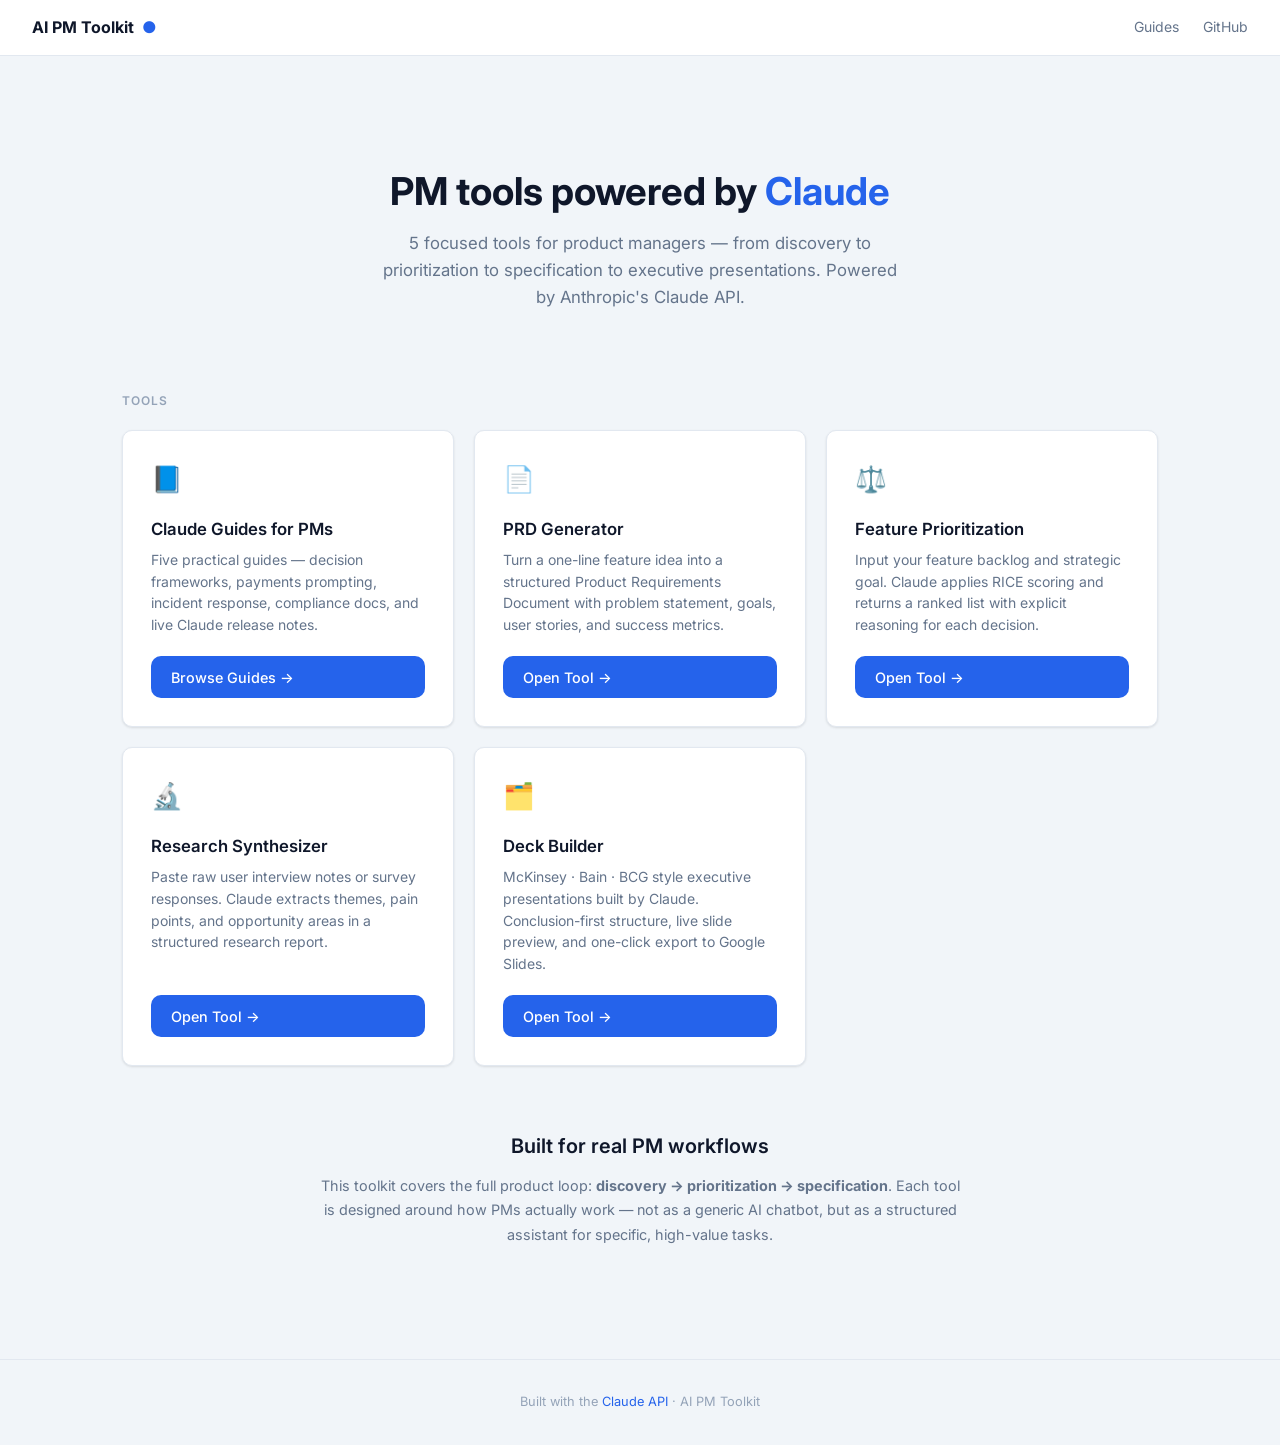
==== index.html @ 5e02428d "Fix tool count on home and add tactile button feedback - Update hero copy: "Four focused tools" → "5" ====
<!DOCTYPE html>
<html lang="en">
<head>
  <meta charset="UTF-8" />
  <meta name="viewport" content="width=device-width, initial-scale=1.0" />
  <title>AI PM Toolkit</title>
  <link rel="stylesheet" href="styles/main.css" />
  <link rel="stylesheet" href="styles/components.css" />
  <script src="scripts/button-fx.js" defer></script>
  <style>
    .hero { text-align: center; padding: 4rem 1rem 3rem; }
    .hero h1 { font-size: 2.4rem; font-weight: 700; line-height: 1.2; margin-bottom: 1rem; }
    .hero h1 em { font-style: normal; color: var(--color-accent); }
    .hero p { font-size: 1.05rem; color: var(--color-text-muted); max-width: 520px; margin: 0 auto 2rem; }
    .tools-grid { display: grid; grid-template-columns: repeat(3, 1fr); gap: 1.25rem; margin-top: 1rem; }
    @media (max-width: 760px) { .tools-grid { grid-template-columns: 1fr; } .hero h1 { font-size: 1.8rem; } }
    .tool-card { padding: 1.75rem; display: flex; flex-direction: column; }
    .tool-card-icon { font-size: 1.6rem; margin-bottom: 1rem; }
    .tool-card h2 { font-size: 1.05rem; font-weight: 600; margin-bottom: 0.4rem; }
    .tool-card p { font-size: 0.875rem; color: var(--color-text-muted); flex: 1; margin-bottom: 1.25rem; line-height: 1.55; }
    .section-label { font-size: 0.75rem; font-weight: 600; text-transform: uppercase; letter-spacing: 0.08em; color: var(--color-text-light); margin-bottom: 1.25rem; }
    .about-section { margin-top: 4rem; max-width: 640px; margin-left: auto; margin-right: auto; text-align: center; }
    .about-section h2 { font-size: 1.25rem; font-weight: 600; margin-bottom: 0.75rem; }
    .about-section p { font-size: 0.9rem; color: var(--color-text-muted); line-height: 1.7; }
  </style>
</head>
<body>
  <nav>
    <div class="nav-brand">AI PM Toolkit <span>●</span></div>
    <div class="nav-links">
      <a href="guides.html">Guides</a>
      <a href="https://github.com" target="_blank">GitHub</a>
    </div>
  </nav>

  <main>
    <div class="hero">
      <h1>PM tools powered by <em>Claude</em></h1>
      <p>5 focused tools for product managers — from discovery to prioritization to specification to executive presentations. Powered by Anthropic's Claude API.</p>
    </div>

    <p class="section-label">Tools</p>
    <div class="tools-grid">
      <div class="card tool-card">
        <div class="tool-card-icon">📘</div>
        <h2>Claude Guides for PMs</h2>
        <p>Five practical guides — decision frameworks, payments prompting, incident response, compliance docs, and live Claude release notes.</p>
        <a href="guides.html" class="btn btn-primary">Browse Guides →</a>
      </div>
      <div class="card tool-card">
        <div class="tool-card-icon">📄</div>
        <h2>PRD Generator</h2>
        <p>Turn a one-line feature idea into a structured Product Requirements Document with problem statement, goals, user stories, and success metrics.</p>
        <a href="prd-generator.html" class="btn btn-primary">Open Tool →</a>
      </div>
      <div class="card tool-card">
        <div class="tool-card-icon">⚖️</div>
        <h2>Feature Prioritization</h2>
        <p>Input your feature backlog and strategic goal. Claude applies RICE scoring and returns a ranked list with explicit reasoning for each decision.</p>
        <a href="prioritization.html" class="btn btn-primary">Open Tool →</a>
      </div>
      <div class="card tool-card">
        <div class="tool-card-icon">🔬</div>
        <h2>Research Synthesizer</h2>
        <p>Paste raw user interview notes or survey responses. Claude extracts themes, pain points, and opportunity areas in a structured research report.</p>
        <a href="research-synth.html" class="btn btn-primary">Open Tool →</a>
      </div>
      <div class="card tool-card">
        <div class="tool-card-icon">🗂️</div>
        <h2>Deck Builder</h2>
        <p>McKinsey · Bain · BCG style executive presentations built by Claude. Conclusion-first structure, live slide preview, and one-click export to Google Slides.</p>
        <a href="deck-builder.html" class="btn btn-primary">Open Tool →</a>
      </div>
    </div>

    <div class="about-section">
      <h2>Built for real PM workflows</h2>
      <p>This toolkit covers the full product loop: <strong>discovery → prioritization → specification</strong>. Each tool is designed around how PMs actually work — not as a generic AI chatbot, but as a structured assistant for specific, high-value tasks.</p>
    </div>
  </main>

  <footer>Built with the <a href="https://anthropic.com" style="color:var(--color-accent)">Claude API</a> · AI PM Toolkit</footer>
</body>
</html>
---- styles/main.css ----
@import url('https://fonts.googleapis.com/css2?family=Inter:wght@400;500;600;700&display=swap');

:root {
  --color-bg: #f1f5f9;
  --color-surface: #ffffff;
  --color-border: #e2e8f0;
  --color-accent: #2563eb;
  --color-accent-hover: #1d4ed8;
  --color-text: #0f172a;
  --color-text-muted: #64748b;
  --color-text-light: #94a3b8;
  --radius: 10px;
  --shadow: 0 1px 3px rgba(0,0,0,0.07), 0 1px 2px rgba(0,0,0,0.04);
  --shadow-md: 0 4px 12px rgba(0,0,0,0.07), 0 2px 4px rgba(0,0,0,0.04);
}

*, *::before, *::after { box-sizing: border-box; margin: 0; padding: 0; }

body {
  font-family: 'Inter', -apple-system, sans-serif;
  background: var(--color-bg);
  color: var(--color-text);
  line-height: 1.6;
  min-height: 100vh;
}

a { color: inherit; text-decoration: none; }

nav {
  background: var(--color-surface);
  border-bottom: 1px solid var(--color-border);
  padding: 0 2rem;
  height: 56px;
  display: flex;
  align-items: center;
  justify-content: space-between;
  position: sticky;
  top: 0;
  z-index: 10;
}

.nav-brand {
  font-weight: 700;
  font-size: 1rem;
  display: flex;
  align-items: center;
  gap: 0.5rem;
}

.nav-brand span { color: var(--color-accent); }

.nav-links {
  display: flex;
  gap: 1.5rem;
  font-size: 0.875rem;
  color: var(--color-text-muted);
}

.nav-links a:hover { color: var(--color-text); }

main { max-width: 1100px; margin: 0 auto; padding: 3rem 2rem; }

footer {
  text-align: center;
  padding: 2rem;
  font-size: 0.8rem;
  color: var(--color-text-light);
  border-top: 1px solid var(--color-border);
  margin-top: 4rem;
}
---- styles/components.css ----
.btn {
  --btn-x: 50%;
  --btn-y: 50%;
  --btn-ripple-color: rgba(255, 255, 255, 0.35);
  position: relative;
  isolation: isolate;
  overflow: hidden;
  display: inline-flex;
  align-items: center;
  gap: 0.4rem;
  padding: 0.6rem 1.25rem;
  border-radius: var(--radius);
  font-size: 0.9rem;
  font-weight: 500;
  cursor: pointer;
  border: none;
  font-family: inherit;
  will-change: transform;
  transition:
    background-color 150ms ease,
    color 150ms ease,
    box-shadow 220ms cubic-bezier(0.34, 1.56, 0.64, 1),
    transform 220ms cubic-bezier(0.34, 1.56, 0.64, 1);
}

.btn:hover:not(:disabled) {
  transform: translateY(-1px);
  box-shadow: var(--shadow-md);
}

.btn:active:not(:disabled) {
  transform: translateY(0) scale(0.97);
  box-shadow: 0 1px 2px rgba(0, 0, 0, 0.08);
  transition:
    background-color 80ms ease,
    transform 80ms ease,
    box-shadow 80ms ease;
}

.btn:focus-visible {
  outline: 2px solid var(--color-accent);
  outline-offset: 2px;
}

.btn::after {
  content: "";
  position: absolute;
  left: var(--btn-x);
  top: var(--btn-y);
  width: 0;
  height: 0;
  border-radius: 50%;
  background: var(--btn-ripple-color);
  transform: translate(-50%, -50%);
  pointer-events: none;
  opacity: 0;
  z-index: -1;
}

.btn.is-rippling::after {
  animation: btn-ripple 520ms cubic-bezier(0.22, 1, 0.36, 1) forwards;
}

@keyframes btn-ripple {
  0%   { width: 0; height: 0; opacity: 0.6; }
  60%  { opacity: 0.35; }
  100% { width: 320%; height: 320%; opacity: 0; }
}

.btn-primary {
  background: var(--color-accent);
  color: white;
}

.btn-primary:hover:not(:disabled) { background: var(--color-accent-hover); }

.btn-primary:disabled {
  opacity: 0.6;
  cursor: not-allowed;
}

.btn-secondary {
  --btn-ripple-color: rgba(37, 99, 235, 0.18);
  background: var(--color-surface);
  color: var(--color-text);
  border: 1px solid var(--color-border);
}

.btn-secondary:hover { background: var(--color-bg); }

@media (prefers-reduced-motion: reduce) {
  .btn,
  .btn:hover:not(:disabled),
  .btn:active:not(:disabled) {
    transform: none;
    transition: background-color 150ms ease, color 150ms ease;
  }
  .btn.is-rippling::after { animation: none; }
}

.card {
  background: var(--color-surface);
  border: 1px solid var(--color-border);
  border-radius: var(--radius);
  box-shadow: var(--shadow);
}

label {
  display: block;
  font-size: 0.875rem;
  font-weight: 500;
  margin-bottom: 0.35rem;
  color: var(--color-text);
}

.label-hint {
  font-weight: 400;
  color: var(--color-text-muted);
  font-size: 0.8rem;
}

input[type="text"], textarea, select {
  width: 100%;
  padding: 0.6rem 0.85rem;
  border: 1px solid var(--color-border);
  border-radius: 8px;
  font-size: 0.9rem;
  font-family: inherit;
  background: var(--color-surface);
  color: var(--color-text);
  transition: border-color 0.15s;
  resize: vertical;
}

input[type="text"]:focus, textarea:focus, select:focus {
  outline: none;
  border-color: var(--color-accent);
}

.form-group { margin-bottom: 1.25rem; }

.output-panel {
  background: var(--color-bg);
  border: 1px solid var(--color-border);
  border-radius: var(--radius);
  padding: 1.5rem;
  min-height: 200px;
}

.output-panel.loading {
  display: flex;
  align-items: center;
  justify-content: center;
  color: var(--color-text-muted);
  font-size: 0.9rem;
  gap: 0.5rem;
}

.output-empty {
  color: var(--color-text-light);
  font-size: 0.875rem;
  text-align: center;
  padding: 2rem 0;
}

.output-panel h1 { font-size: 1.3rem; margin-bottom: 0.75rem; margin-top: 1.25rem; }
.output-panel h2 { font-size: 1.1rem; margin-bottom: 0.5rem; margin-top: 1rem; }
.output-panel h3 { font-size: 1rem; margin-bottom: 0.4rem; margin-top: 0.75rem; }
.output-panel p { margin-bottom: 0.75rem; font-size: 0.9rem; }
.output-panel ul, .output-panel ol { padding-left: 1.5rem; margin-bottom: 0.75rem; }
.output-panel li { font-size: 0.9rem; margin-bottom: 0.25rem; }
.output-panel strong { font-weight: 600; }
.output-panel hr { border: none; border-top: 1px solid var(--color-border); margin: 1rem 0; }

.spinner {
  width: 16px; height: 16px;
  border: 2px solid var(--color-border);
  border-top-color: var(--color-accent);
  border-radius: 50%;
  animation: spin 0.7s linear infinite;
}
@keyframes spin { to { transform: rotate(360deg); } }

.error-msg {
  background: #fff2f0;
  border: 1px solid #fca5a5;
  color: #b91c1c;
  border-radius: 8px;
  padding: 0.75rem 1rem;
  font-size: 0.875rem;
  margin-top: 1rem;
}

details summary {
  cursor: pointer;
  font-size: 0.8rem;
  color: var(--color-text-muted);
  font-weight: 500;
  user-select: none;
  padding: 0.5rem 0;
}
details summary:hover { color: var(--color-text); }
details .details-body {
  font-size: 0.825rem;
  color: var(--color-text-muted);
  line-height: 1.65;
  padding: 0.5rem 0 0.25rem;
}

.tool-layout {
  display: grid;
  grid-template-columns: 1fr 1fr;
  gap: 1.5rem;
  align-items: start;
}

@media (max-width: 760px) {
  .tool-layout { grid-template-columns: 1fr; }
  main { padding: 2rem 1rem; }
  nav { padding: 0 1rem; }
}

.tool-header { margin-bottom: 2rem; }
.tool-header h1 { font-size: 1.6rem; font-weight: 700; margin-bottom: 0.35rem; }
.tool-header p { color: var(--color-text-muted); font-size: 0.95rem; }

.back-link {
  display: inline-flex;
  align-items: center;
  gap: 0.3rem;
  font-size: 0.85rem;
  color: var(--color-text-muted);
  margin-bottom: 1.5rem;
  transition: color 0.15s;
}
.back-link:hover { color: var(--color-text); }

.copy-btn {
  font-size: 0.8rem;
  padding: 0.3rem 0.7rem;
  float: right;
  margin-top: -0.25rem;
}

/* Extended Thinking toggle */
.thinking-toggle {
  display: flex;
  align-items: center;
  gap: 0.6rem;
  padding: 0.65rem 0.85rem;
  background: var(--color-bg);
  border: 1px solid var(--color-border);
  border-radius: 8px;
  cursor: pointer;
  user-select: none;
  transition: border-color 0.15s;
}
.thinking-toggle:hover { border-color: var(--color-accent); }
.thinking-toggle.active {
  background: #eff6ff;
  border-color: var(--color-accent);
}
.thinking-toggle input { display: none; }
.toggle-track {
  width: 32px; height: 18px;
  background: var(--color-border);
  border-radius: 999px;
  position: relative;
  flex-shrink: 0;
  transition: background 0.2s;
}
.thinking-toggle.active .toggle-track { background: var(--color-accent); }
.toggle-thumb {
  position: absolute;
  top: 2px; left: 2px;
  width: 14px; height: 14px;
  background: white;
  border-radius: 50%;
  transition: transform 0.2s;
  box-shadow: 0 1px 3px rgba(0,0,0,0.2);
}
.thinking-toggle.active .toggle-thumb { transform: translateX(14px); }
.toggle-label { font-size: 0.8rem; font-weight: 500; color: var(--color-text); }
.toggle-sub { font-size: 0.72rem; color: var(--color-text-muted); }

/* Thinking panel */
.thinking-panel {
  background: #f8faff;
  border: 1px solid #c7d7f5;
  border-radius: var(--radius);
  margin-bottom: 0.75rem;
  overflow: hidden;
}
.thinking-panel-header {
  display: flex;
  align-items: center;
  gap: 0.4rem;
  padding: 0.6rem 1rem;
  font-size: 0.78rem;
  font-weight: 600;
  color: #3b5fc0;
  cursor: pointer;
  background: #eef3ff;
  border-bottom: 1px solid #c7d7f5;
  user-select: none;
}
.thinking-panel-header .chevron {
  margin-left: auto;
  transition: transform 0.2s;
  font-style: normal;
}
.thinking-panel.collapsed .thinking-panel-header .chevron { transform: rotate(-90deg); }
.thinking-panel-body {
  padding: 1rem;
  font-size: 0.8rem;
  line-height: 1.7;
  color: #3d4f7c;
  white-space: pre-wrap;
  max-height: 320px;
  overflow-y: auto;
}
.thinking-panel.collapsed .thinking-panel-body { display: none; }
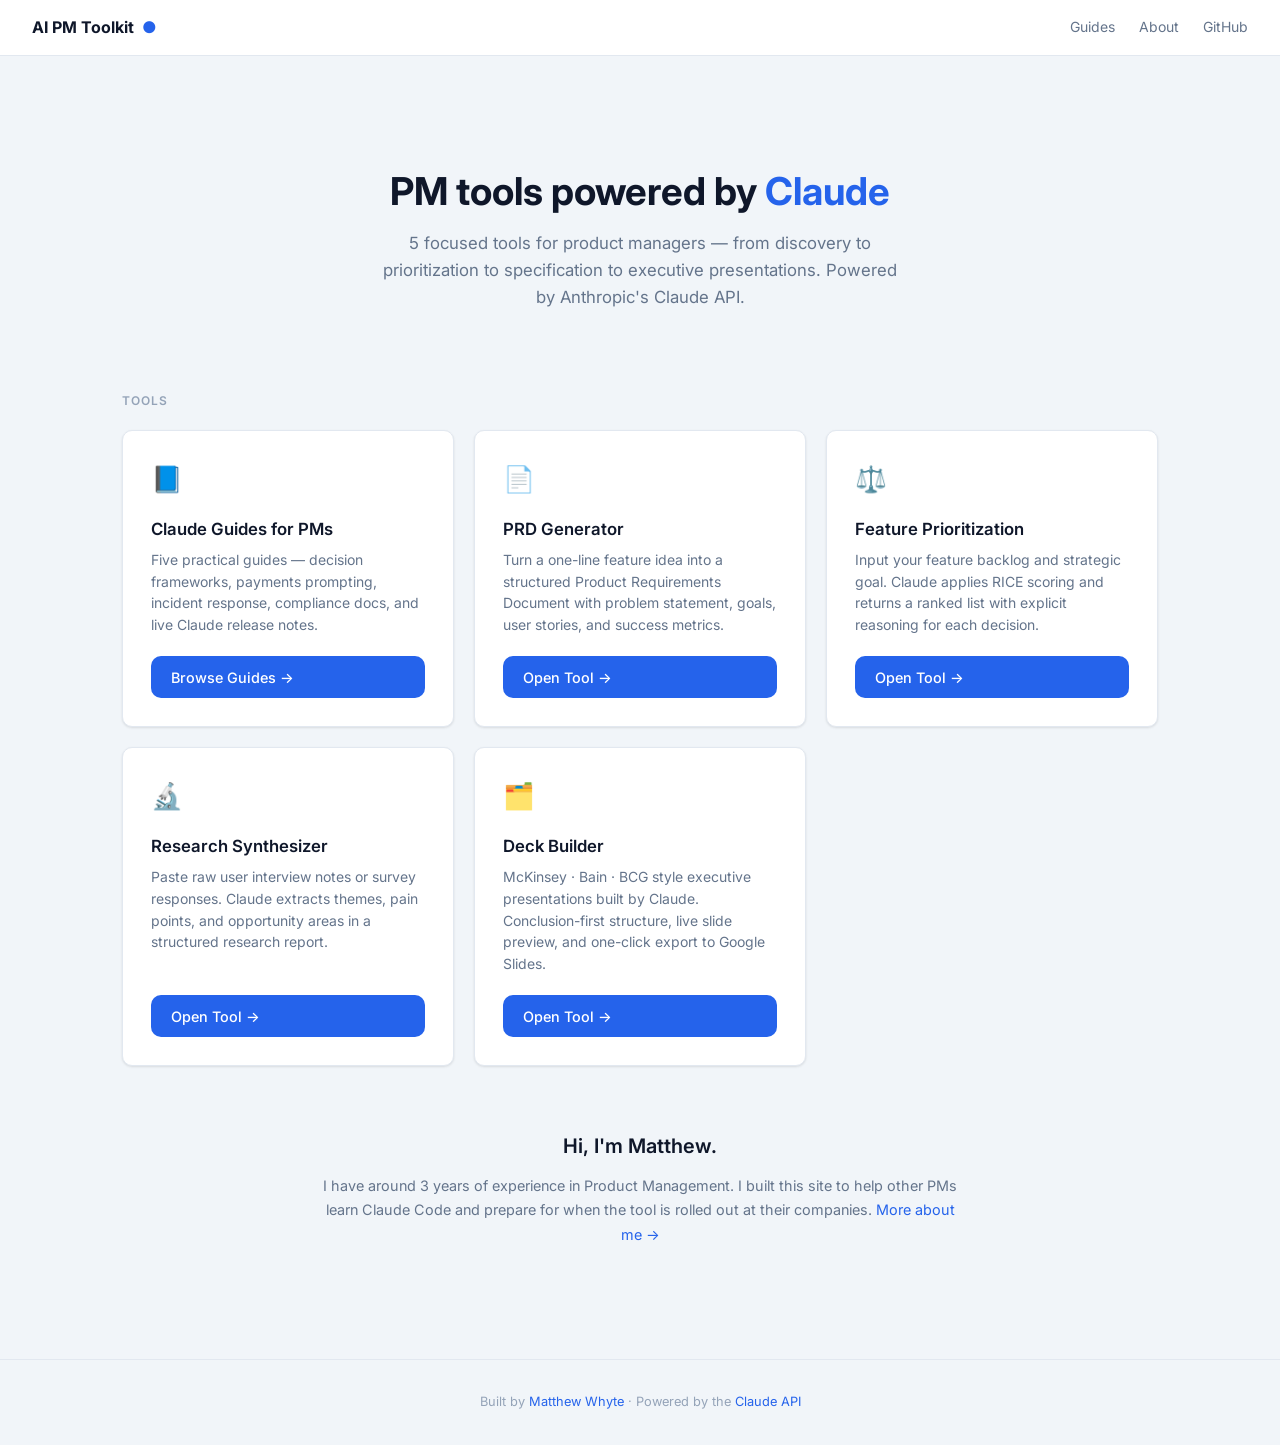
==== commit 4a1e194b: "Add About page and Matthew byline; fix broken nav link - New about.html — first-person intro page wi" ====
--- a/index.html
+++ b/index.html
@@ -29,7 +29,8 @@
     <div class="nav-brand">AI PM Toolkit <span>●</span></div>
     <div class="nav-links">
       <a href="guides.html">Guides</a>
-      <a href="https://github.com" target="_blank">GitHub</a>
+      <a href="about.html">About</a>
+      <a href="https://github.com/matthew6645/ai-pm-toolkit-" target="_blank">GitHub</a>
     </div>
   </nav>
 
@@ -74,11 +75,11 @@
     </div>
 
     <div class="about-section">
-      <h2>Built for real PM workflows</h2>
-      <p>This toolkit covers the full product loop: <strong>discovery → prioritization → specification</strong>. Each tool is designed around how PMs actually work — not as a generic AI chatbot, but as a structured assistant for specific, high-value tasks.</p>
+      <h2>Hi, I'm Matthew.</h2>
+      <p>I have around 3 years of experience in Product Management. I built this site to help other PMs learn Claude Code and prepare for when the tool is rolled out at their companies. <a href="about.html" style="color:var(--color-accent)">More about me →</a></p>
     </div>
   </main>
 
-  <footer>Built with the <a href="https://anthropic.com" style="color:var(--color-accent)">Claude API</a> · AI PM Toolkit</footer>
+  <footer>Built by <a href="https://www.linkedin.com/in/matthew-whytepm/" target="_blank" style="color:var(--color-accent)">Matthew Whyte</a> · Powered by the <a href="https://anthropic.com" style="color:var(--color-accent)">Claude API</a></footer>
 </body>
 </html>
--- a/styles/components.css
+++ b/styles/components.css
@@ -1,7 +1,7 @@
 .btn {
   --btn-x: 50%;
   --btn-y: 50%;
-  --btn-ripple-color: rgba(255, 255, 255, 0.35);
+  --btn-ripple-color: rgba(255, 255, 255, 0.6);
   position: relative;
   isolation: isolate;
   overflow: hidden;
@@ -17,24 +17,24 @@
   font-family: inherit;
   will-change: transform;
   transition:
-    background-color 150ms ease,
-    color 150ms ease,
-    box-shadow 220ms cubic-bezier(0.34, 1.56, 0.64, 1),
-    transform 220ms cubic-bezier(0.34, 1.56, 0.64, 1);
+    background-color 180ms ease,
+    color 180ms ease,
+    box-shadow 260ms cubic-bezier(0.34, 1.56, 0.64, 1),
+    transform 260ms cubic-bezier(0.34, 1.56, 0.64, 1);
 }
 
 .btn:hover:not(:disabled) {
-  transform: translateY(-1px);
-  box-shadow: var(--shadow-md);
+  transform: translateY(-3px);
+  box-shadow: 0 8px 20px rgba(0, 0, 0, 0.12), 0 2px 6px rgba(0, 0, 0, 0.06);
 }
 
 .btn:active:not(:disabled) {
-  transform: translateY(0) scale(0.97);
-  box-shadow: 0 1px 2px rgba(0, 0, 0, 0.08);
+  transform: translateY(1px) scale(0.92);
+  box-shadow: 0 1px 2px rgba(0, 0, 0, 0.12);
   transition:
-    background-color 80ms ease,
-    transform 80ms ease,
-    box-shadow 80ms ease;
+    background-color 70ms ease,
+    transform 70ms ease,
+    box-shadow 70ms ease;
 }
 
 .btn:focus-visible {
@@ -58,13 +58,13 @@
 }
 
 .btn.is-rippling::after {
-  animation: btn-ripple 520ms cubic-bezier(0.22, 1, 0.36, 1) forwards;
+  animation: btn-ripple 620ms cubic-bezier(0.22, 1, 0.36, 1) forwards;
 }
 
 @keyframes btn-ripple {
-  0%   { width: 0; height: 0; opacity: 0.6; }
-  60%  { opacity: 0.35; }
-  100% { width: 320%; height: 320%; opacity: 0; }
+  0%   { width: 0; height: 0; opacity: 0.75; }
+  50%  { opacity: 0.55; }
+  100% { width: 520%; height: 520%; opacity: 0; }
 }
 
 .btn-primary {
@@ -72,7 +72,10 @@
   color: white;
 }
 
-.btn-primary:hover:not(:disabled) { background: var(--color-accent-hover); }
+.btn-primary:hover:not(:disabled) {
+  background: var(--color-accent-hover);
+  box-shadow: 0 10px 24px rgba(37, 99, 235, 0.4), 0 3px 8px rgba(37, 99, 235, 0.22);
+}
 
 .btn-primary:disabled {
   opacity: 0.6;
@@ -80,13 +83,16 @@
 }
 
 .btn-secondary {
-  --btn-ripple-color: rgba(37, 99, 235, 0.18);
+  --btn-ripple-color: rgba(37, 99, 235, 0.32);
   background: var(--color-surface);
   color: var(--color-text);
   border: 1px solid var(--color-border);
 }
 
-.btn-secondary:hover { background: var(--color-bg); }
+.btn-secondary:hover {
+  background: var(--color-bg);
+  border-color: var(--color-accent);
+}
 
 @media (prefers-reduced-motion: reduce) {
   .btn,
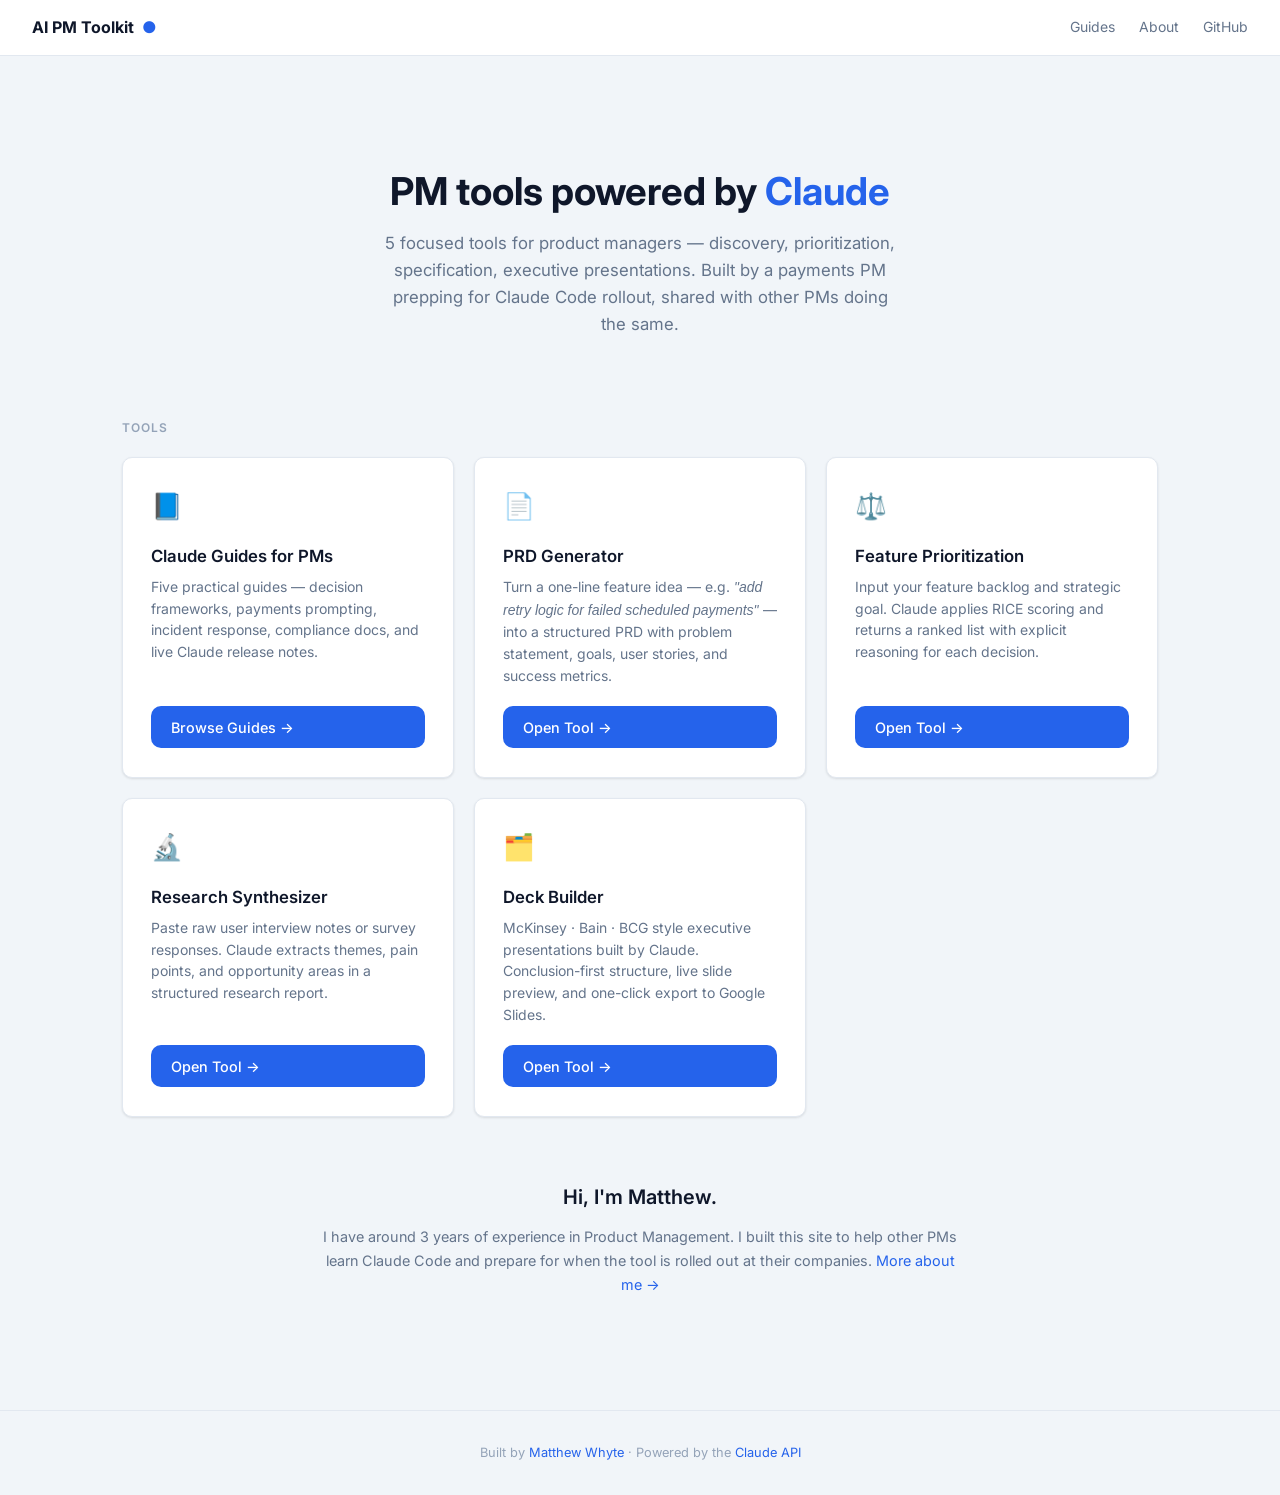
==== commit 8e062023: "Flavor home copy with real domain context - Hero sub-copy: add author framing — "built by a payments" ====
--- a/index.html
+++ b/index.html
@@ -37,7 +37,7 @@
   <main>
     <div class="hero">
       <h1>PM tools powered by <em>Claude</em></h1>
-      <p>5 focused tools for product managers — from discovery to prioritization to specification to executive presentations. Powered by Anthropic's Claude API.</p>
+      <p>5 focused tools for product managers — discovery, prioritization, specification, executive presentations. Built by a payments PM prepping for Claude Code rollout, shared with other PMs doing the same.</p>
     </div>
 
     <p class="section-label">Tools</p>
@@ -51,7 +51,7 @@
       <div class="card tool-card">
         <div class="tool-card-icon">📄</div>
         <h2>PRD Generator</h2>
-        <p>Turn a one-line feature idea into a structured Product Requirements Document with problem statement, goals, user stories, and success metrics.</p>
+        <p>Turn a one-line feature idea — e.g. <em>"add retry logic for failed scheduled payments"</em> — into a structured PRD with problem statement, goals, user stories, and success metrics.</p>
         <a href="prd-generator.html" class="btn btn-primary">Open Tool →</a>
       </div>
       <div class="card tool-card">
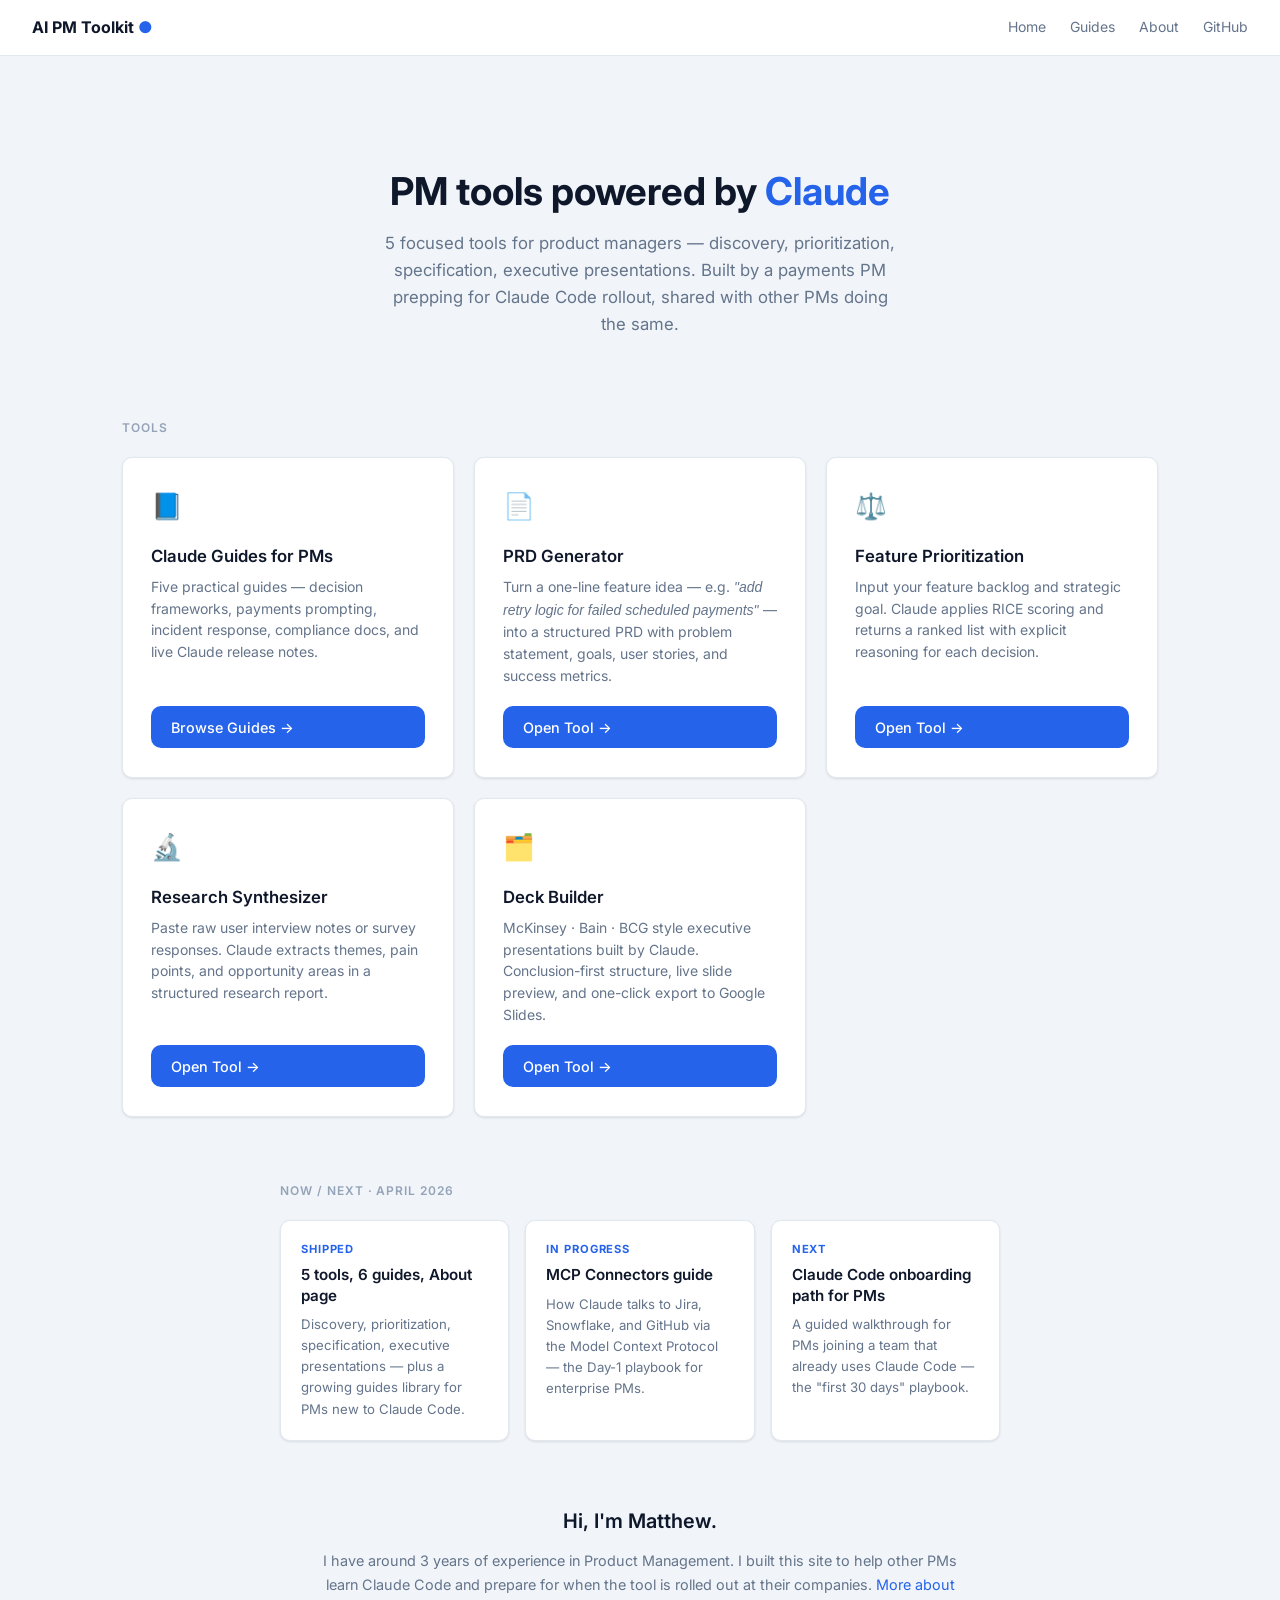
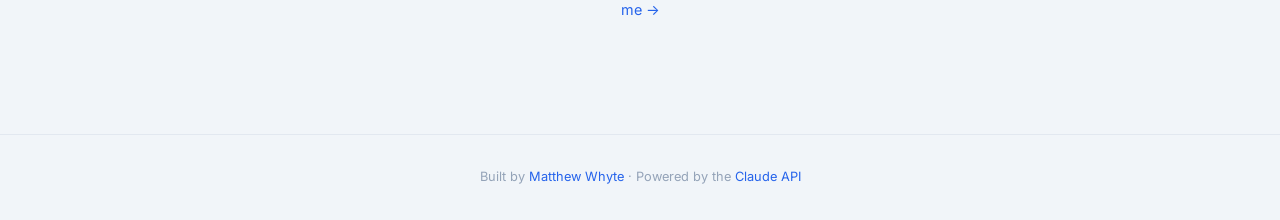
==== commit 1ab5a45a: "Share-ready polish: favicon, OG tags, nav, roadmap, craft notes Site-wide - New favicon.svg (blue ro" ====
--- a/index.html
+++ b/index.html
@@ -3,7 +3,16 @@
 <head>
   <meta charset="UTF-8" />
   <meta name="viewport" content="width=device-width, initial-scale=1.0" />
-  <title>AI PM Toolkit</title>
+  <title>AI PM Toolkit — Claude-powered PM tools</title>
+  <meta name="description" content="5 focused tools for product managers, built by a payments PM prepping for Claude Code rollout. Shared with other PMs doing the same." />
+  <meta property="og:type" content="website" />
+  <meta property="og:site_name" content="AI PM Toolkit" />
+  <meta property="og:title" content="AI PM Toolkit — Claude-powered PM tools" />
+  <meta property="og:description" content="5 focused tools for product managers, built by a payments PM prepping for Claude Code rollout. Shared with other PMs doing the same." />
+  <meta property="og:url" content="https://ai-pm-toolkit-gules.vercel.app/" />
+  <meta property="og:image" content="https://ai-pm-toolkit-gules.vercel.app/favicon.svg" />
+  <meta name="twitter:card" content="summary" />
+  <link rel="icon" type="image/svg+xml" href="favicon.svg" />
   <link rel="stylesheet" href="styles/main.css" />
   <link rel="stylesheet" href="styles/components.css" />
   <script src="scripts/button-fx.js" defer></script>
@@ -22,12 +31,20 @@
     .about-section { margin-top: 4rem; max-width: 640px; margin-left: auto; margin-right: auto; text-align: center; }
     .about-section h2 { font-size: 1.25rem; font-weight: 600; margin-bottom: 0.75rem; }
     .about-section p { font-size: 0.9rem; color: var(--color-text-muted); line-height: 1.7; }
+    .roadmap { margin-top: 4rem; max-width: 720px; margin-left: auto; margin-right: auto; }
+    .roadmap-grid { display: grid; grid-template-columns: repeat(3, 1fr); gap: 1rem; }
+    @media (max-width: 700px) { .roadmap-grid { grid-template-columns: 1fr; } }
+    .roadmap-card { padding: 1.25rem; }
+    .roadmap-card .stage { font-size: 0.7rem; font-weight: 700; text-transform: uppercase; letter-spacing: 0.08em; color: var(--color-accent); margin-bottom: 0.4rem; }
+    .roadmap-card h3 { font-size: 0.95rem; font-weight: 600; margin-bottom: 0.5rem; line-height: 1.35; }
+    .roadmap-card p { font-size: 0.825rem; color: var(--color-text-muted); line-height: 1.6; }
   </style>
 </head>
 <body>
   <nav>
-    <div class="nav-brand">AI PM Toolkit <span>●</span></div>
+    <div class="nav-brand"><a href="index.html" style="text-decoration:none;color:inherit;">AI PM Toolkit <span>●</span></a></div>
     <div class="nav-links">
+      <a href="index.html">Home</a>
       <a href="guides.html">Guides</a>
       <a href="about.html">About</a>
       <a href="https://github.com/matthew6645/ai-pm-toolkit-" target="_blank">GitHub</a>
@@ -74,6 +91,27 @@
       </div>
     </div>
 
+    <div class="roadmap">
+      <p class="section-label">Now / Next · April 2026</p>
+      <div class="roadmap-grid">
+        <div class="card roadmap-card">
+          <p class="stage">Shipped</p>
+          <h3>5 tools, 6 guides, About page</h3>
+          <p>Discovery, prioritization, specification, executive presentations — plus a growing guides library for PMs new to Claude Code.</p>
+        </div>
+        <div class="card roadmap-card">
+          <p class="stage">In progress</p>
+          <h3>MCP Connectors guide</h3>
+          <p>How Claude talks to Jira, Snowflake, and GitHub via the Model Context Protocol — the Day-1 playbook for enterprise PMs.</p>
+        </div>
+        <div class="card roadmap-card">
+          <p class="stage">Next</p>
+          <h3>Claude Code onboarding path for PMs</h3>
+          <p>A guided walkthrough for PMs joining a team that already uses Claude Code — the "first 30 days" playbook.</p>
+        </div>
+      </div>
+    </div>
+
     <div class="about-section">
       <h2>Hi, I'm Matthew.</h2>
       <p>I have around 3 years of experience in Product Management. I built this site to help other PMs learn Claude Code and prepare for when the tool is rolled out at their companies. <a href="about.html" style="color:var(--color-accent)">More about me →</a></p>
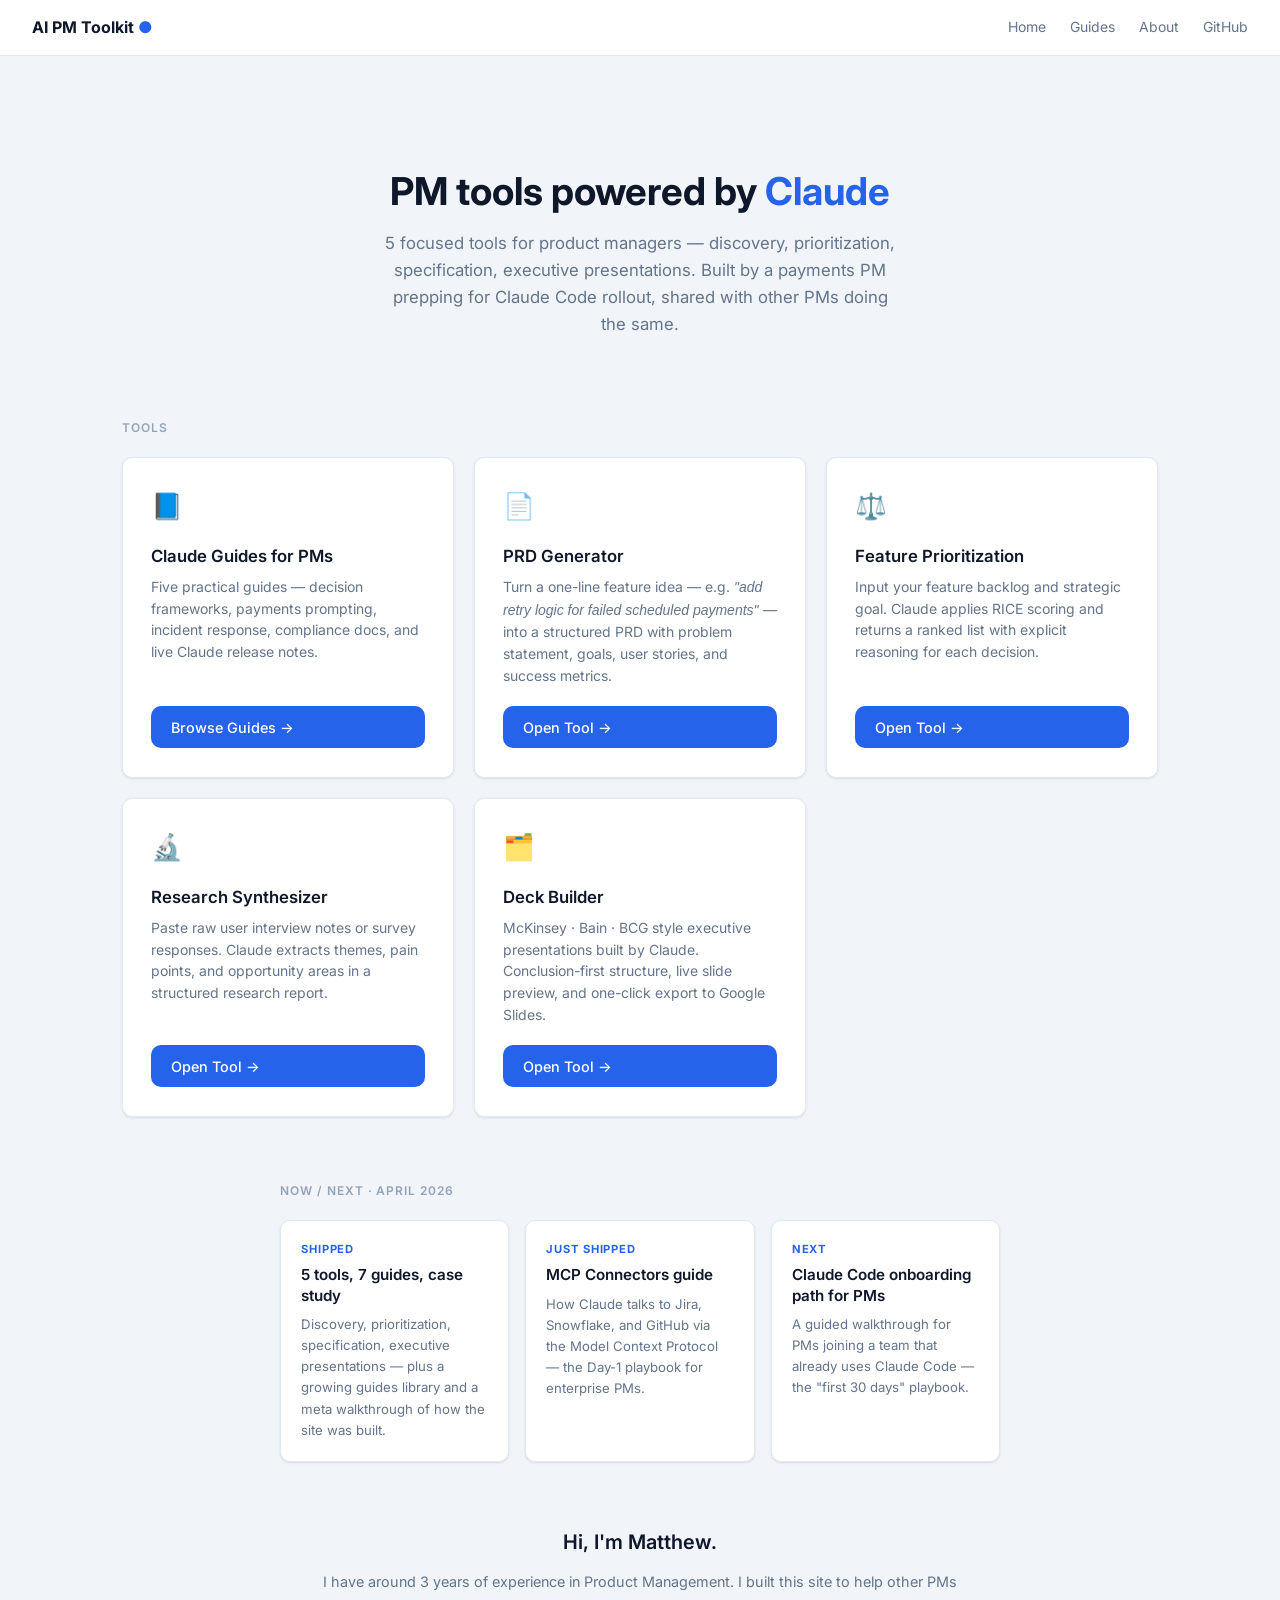
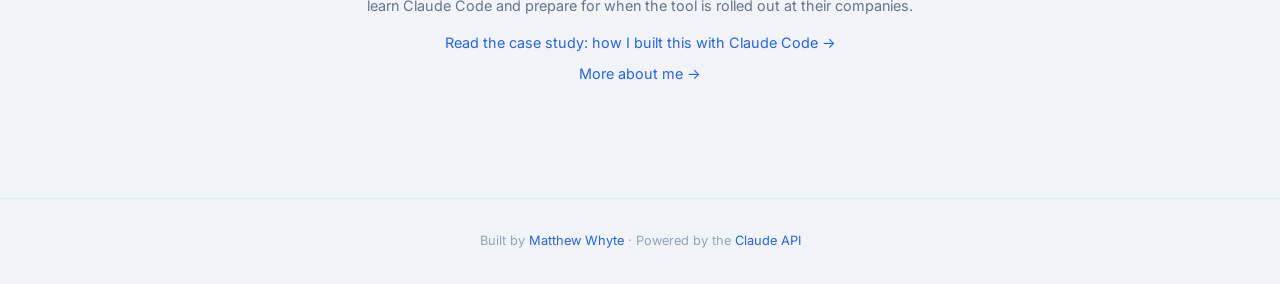
==== commit eb303b9c: "Monday-ready: case study, MCP guide, contact CTA, mobile fixes Four moves in one PR.  1. New case-st" ====
--- a/index.html
+++ b/index.html
@@ -96,11 +96,11 @@
       <div class="roadmap-grid">
         <div class="card roadmap-card">
           <p class="stage">Shipped</p>
-          <h3>5 tools, 6 guides, About page</h3>
-          <p>Discovery, prioritization, specification, executive presentations — plus a growing guides library for PMs new to Claude Code.</p>
+          <h3>5 tools, 7 guides, case study</h3>
+          <p>Discovery, prioritization, specification, executive presentations — plus a growing guides library and a meta walkthrough of how the site was built.</p>
         </div>
         <div class="card roadmap-card">
-          <p class="stage">In progress</p>
+          <p class="stage">Just shipped</p>
           <h3>MCP Connectors guide</h3>
           <p>How Claude talks to Jira, Snowflake, and GitHub via the Model Context Protocol — the Day-1 playbook for enterprise PMs.</p>
         </div>
@@ -114,7 +114,9 @@
 
     <div class="about-section">
       <h2>Hi, I'm Matthew.</h2>
-      <p>I have around 3 years of experience in Product Management. I built this site to help other PMs learn Claude Code and prepare for when the tool is rolled out at their companies. <a href="about.html" style="color:var(--color-accent)">More about me →</a></p>
+      <p>I have around 3 years of experience in Product Management. I built this site to help other PMs learn Claude Code and prepare for when the tool is rolled out at their companies.</p>
+      <p style="margin-top: 0.75rem;"><a href="case-study.html" style="color:var(--color-accent)">Read the case study: how I built this with Claude Code →</a></p>
+      <p style="margin-top: 0.4rem;"><a href="about.html" style="color:var(--color-accent)">More about me →</a></p>
     </div>
   </main>
 
--- a/styles/main.css
+++ b/styles/main.css
@@ -68,3 +68,16 @@
   border-top: 1px solid var(--color-border);
   margin-top: 4rem;
 }
+
+@media (max-width: 600px) {
+  nav {
+    padding: 0.6rem 1rem;
+    height: auto;
+    min-height: 56px;
+    flex-wrap: wrap;
+    gap: 0.4rem 0;
+  }
+  .nav-links { gap: 0.9rem; font-size: 0.825rem; }
+  main { padding: 2rem 1.25rem; }
+  footer { padding: 1.5rem 1rem; line-height: 1.7; }
+}
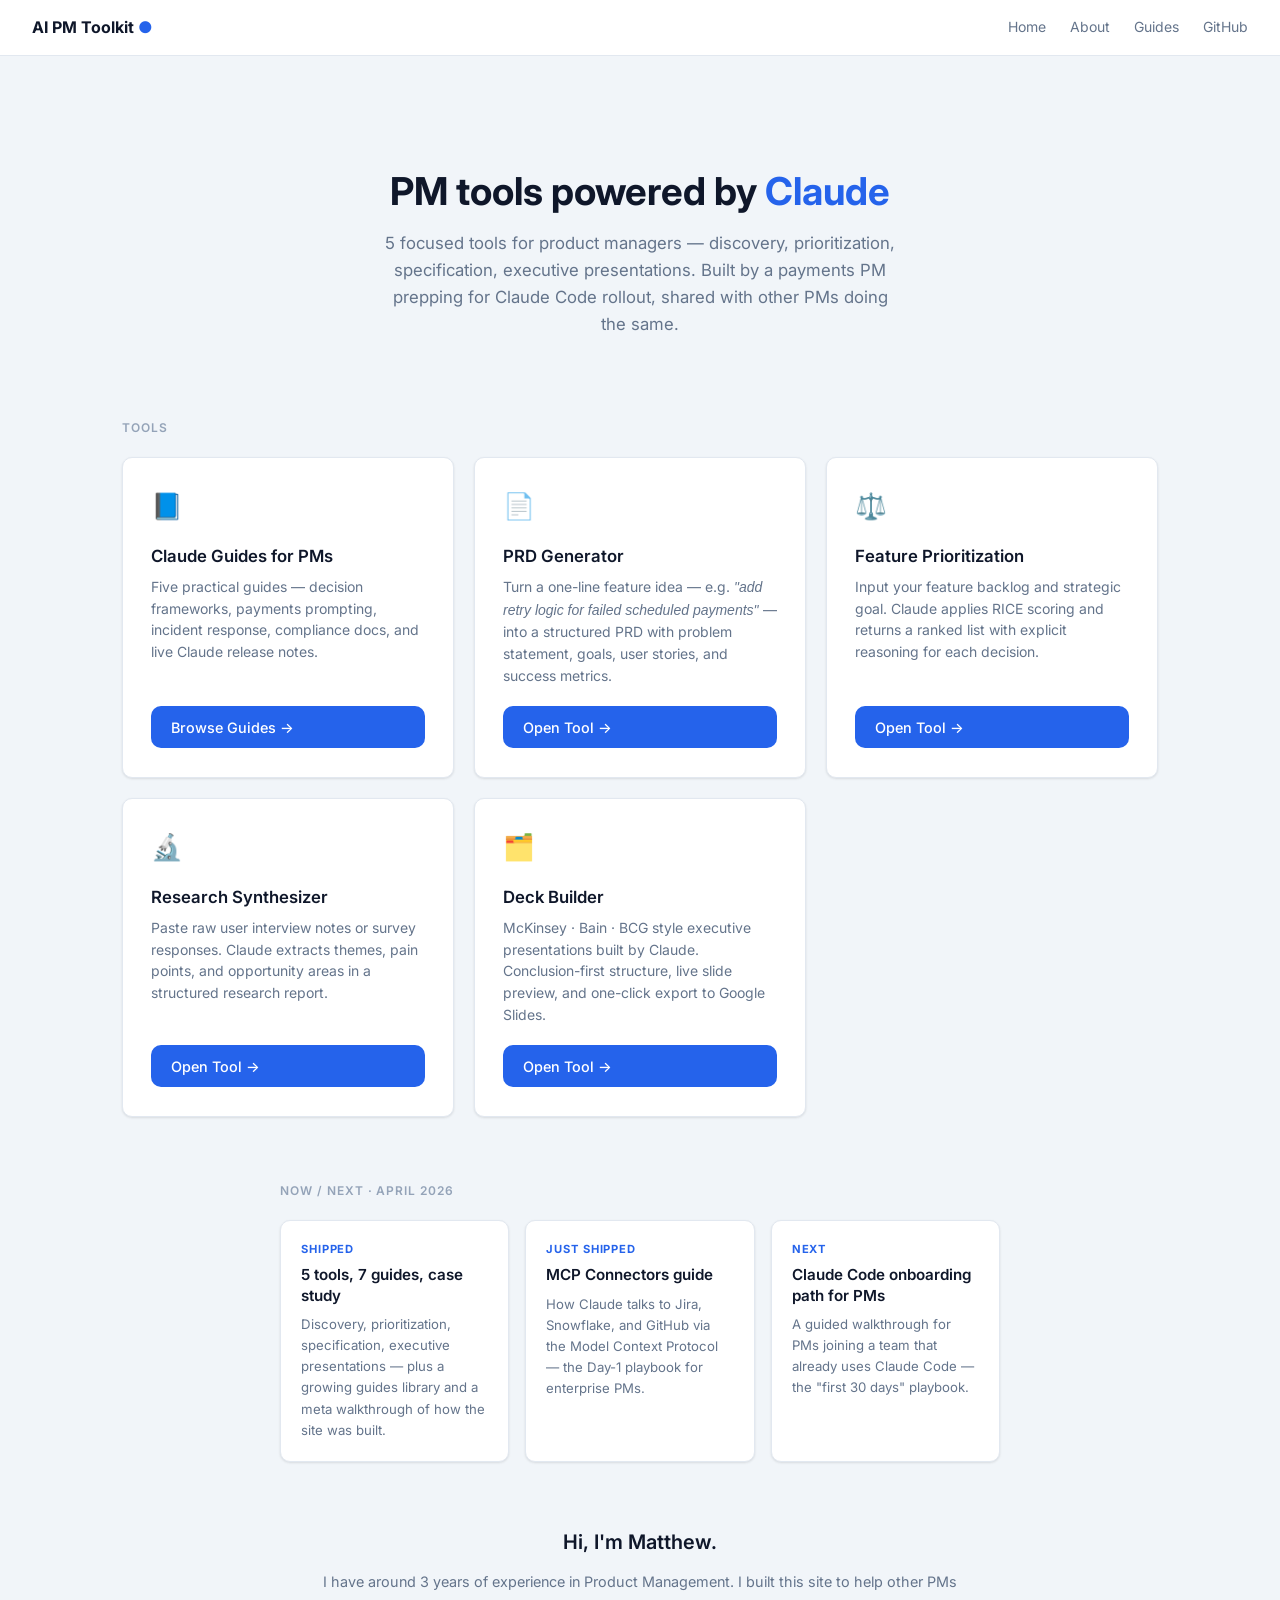
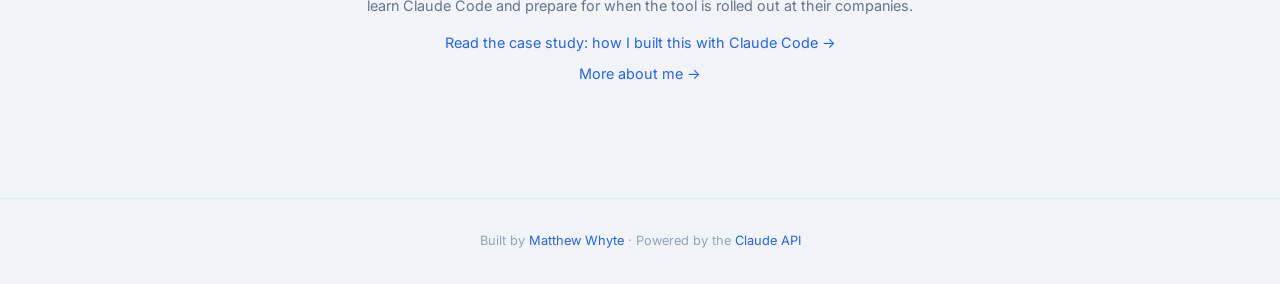
==== commit 8d93a250: "Reorder nav: Home · About · Guides · GitHub Swaps About and Guides so the author/identity link comes" ====
--- a/index.html
+++ b/index.html
@@ -45,8 +45,8 @@
     <div class="nav-brand"><a href="index.html" style="text-decoration:none;color:inherit;">AI PM Toolkit <span>●</span></a></div>
     <div class="nav-links">
       <a href="index.html">Home</a>
+      <a href="about.html">About</a>
       <a href="guides.html">Guides</a>
-      <a href="about.html">About</a>
       <a href="https://github.com/matthew6645/ai-pm-toolkit-" target="_blank">GitHub</a>
     </div>
   </nav>
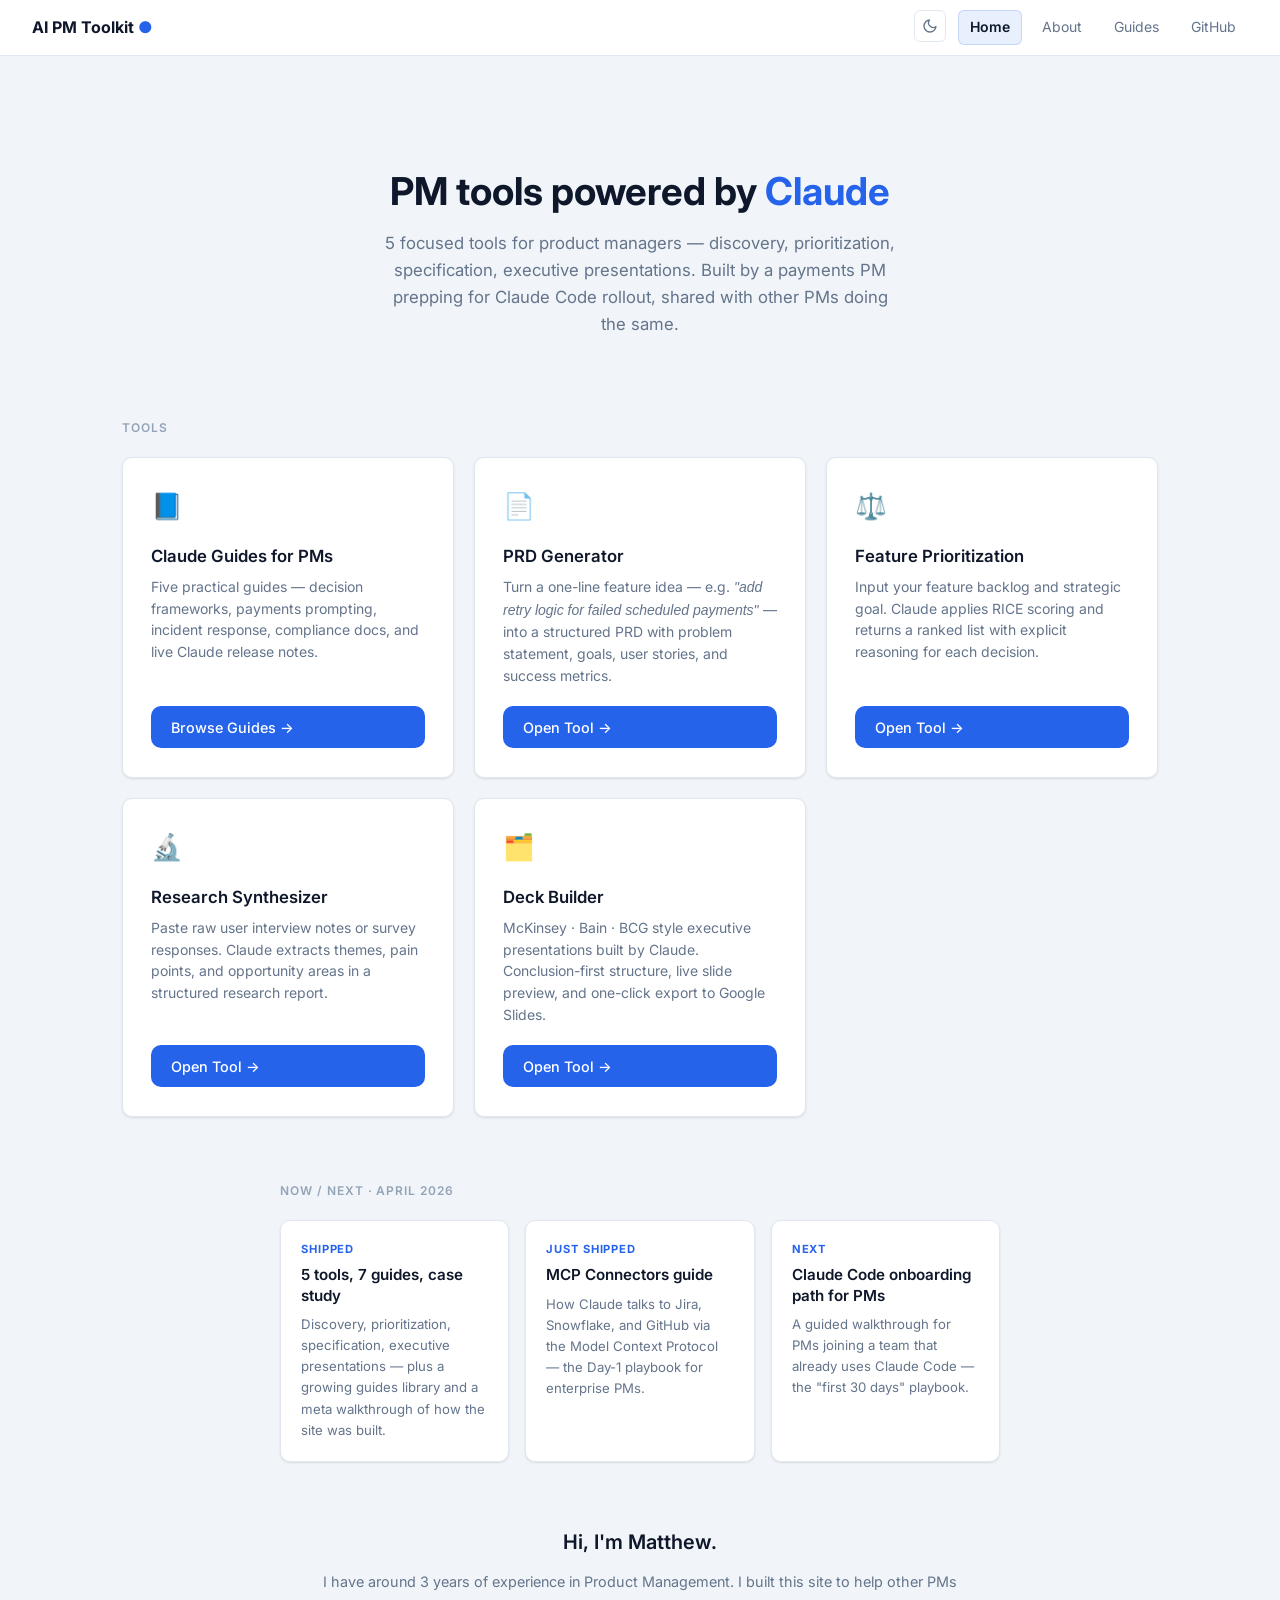
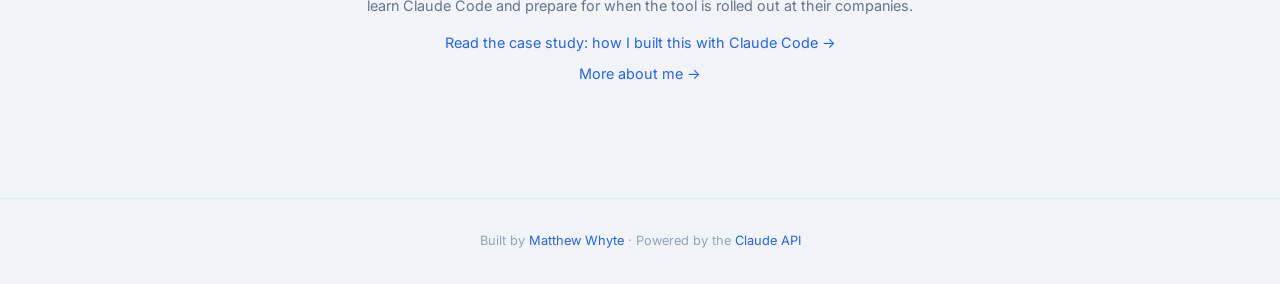
==== commit adda2a63: "Tier 1 polish: dark mode, keyboard shortcuts, page transitions, copy feedback, last-updated Five int" ====
--- a/index.html
+++ b/index.html
@@ -3,6 +3,7 @@
 <head>
   <meta charset="UTF-8" />
   <meta name="viewport" content="width=device-width, initial-scale=1.0" />
+  <script>(function(){try{var t=localStorage.getItem('theme')||(matchMedia('(prefers-color-scheme: dark)').matches?'dark':'light');document.documentElement.setAttribute('data-theme',t)}catch(e){}})();</script>
   <title>AI PM Toolkit — Claude-powered PM tools</title>
   <meta name="description" content="5 focused tools for product managers, built by a payments PM prepping for Claude Code rollout. Shared with other PMs doing the same." />
   <meta property="og:type" content="website" />
--- a/styles/main.css
+++ b/styles/main.css
@@ -12,7 +12,29 @@
   --radius: 10px;
   --shadow: 0 1px 3px rgba(0,0,0,0.07), 0 1px 2px rgba(0,0,0,0.04);
   --shadow-md: 0 4px 12px rgba(0,0,0,0.07), 0 2px 4px rgba(0,0,0,0.04);
+  color-scheme: light;
 }
+
+[data-theme="dark"] {
+  --color-bg: #0a0a0b;
+  --color-surface: #15161a;
+  --color-border: #2a2b30;
+  --color-accent: #60a5fa;
+  --color-accent-hover: #93c5fd;
+  --color-text: #ededee;
+  --color-text-muted: #9da0a8;
+  --color-text-light: #6b6e76;
+  --shadow: 0 1px 3px rgba(0,0,0,0.5), 0 1px 2px rgba(0,0,0,0.4);
+  --shadow-md: 0 4px 14px rgba(0,0,0,0.6), 0 2px 4px rgba(0,0,0,0.4);
+  color-scheme: dark;
+}
+
+/* Cross-document view transitions (modern browsers; gracefully ignored elsewhere) */
+@view-transition { navigation: auto; }
+::view-transition-old(root) { animation: 220ms cubic-bezier(0.4, 0, 0.2, 1) both vt-fade-out; }
+::view-transition-new(root) { animation: 240ms cubic-bezier(0.4, 0, 0.2, 1) both vt-fade-in; }
+@keyframes vt-fade-out { to { opacity: 0; } }
+@keyframes vt-fade-in { from { opacity: 0; } }
 
 *, *::before, *::after { box-sizing: border-box; margin: 0; padding: 0; }
 
@@ -51,12 +73,72 @@
 
 .nav-links {
   display: flex;
-  gap: 1.5rem;
+  gap: 0.5rem;
   font-size: 0.875rem;
   color: var(--color-text-muted);
 }
 
-.nav-links a:hover { color: var(--color-text); }
+.nav-links a {
+  padding: 0.4rem 0.75rem;
+  border-radius: 6px;
+  transition: background 0.15s ease, color 0.15s ease;
+}
+
+.nav-links a:hover { color: var(--color-text); background: rgba(37, 99, 235, 0.06); }
+
+.nav-links a.active {
+  color: var(--color-text);
+  background: rgba(37, 99, 235, 0.1);
+  font-weight: 600;
+  box-shadow: inset 0 0 0 1px rgba(37, 99, 235, 0.18);
+}
+
+[data-theme="dark"] .nav-links a:hover { background: rgba(96, 165, 250, 0.1); }
+[data-theme="dark"] .nav-links a.active {
+  background: rgba(96, 165, 250, 0.16);
+  box-shadow: inset 0 0 0 1px rgba(96, 165, 250, 0.32);
+}
+
+.theme-toggle {
+  display: inline-flex;
+  align-items: center;
+  justify-content: center;
+  width: 32px;
+  height: 32px;
+  padding: 0;
+  margin-right: 0.25rem;
+  background: transparent;
+  color: var(--color-text-muted);
+  border: 1px solid var(--color-border);
+  border-radius: 6px;
+  cursor: pointer;
+  transition: background 0.15s ease, color 0.15s ease, border-color 0.15s ease;
+  font-family: inherit;
+}
+.theme-toggle:hover { color: var(--color-text); border-color: var(--color-text-muted); }
+.theme-toggle svg { display: block; }
+
+.kbd-hint {
+  font-size: 0.72rem;
+  color: var(--color-text-light);
+  letter-spacing: 0.02em;
+  user-select: none;
+}
+.kbd-hint kbd {
+  font-family: ui-monospace, SFMono-Regular, Menlo, monospace;
+  font-size: 0.7rem;
+  padding: 1px 5px;
+  background: var(--color-surface);
+  border: 1px solid var(--color-border);
+  border-radius: 4px;
+  color: var(--color-text-muted);
+}
+
+.last-updated {
+  display: inline;
+  margin-left: 0.4rem;
+  color: var(--color-text-light);
+}
 
 main { max-width: 1100px; margin: 0 auto; padding: 3rem 2rem; }
 
--- a/styles/components.css
+++ b/styles/components.css
@@ -94,6 +94,22 @@
   border-color: var(--color-accent);
 }
 
+.btn.copied {
+  background: rgba(34, 197, 94, 0.12);
+  color: #15803d;
+  border-color: rgba(34, 197, 94, 0.4);
+  animation: btn-copied-pop 200ms cubic-bezier(0.34, 1.56, 0.64, 1);
+}
+[data-theme="dark"] .btn.copied {
+  background: rgba(34, 197, 94, 0.16);
+  color: #4ade80;
+  border-color: rgba(34, 197, 94, 0.45);
+}
+@keyframes btn-copied-pop {
+  0%   { transform: scale(0.96); }
+  100% { transform: scale(1); }
+}
+
 @media (prefers-reduced-motion: reduce) {
   .btn,
   .btn:hover:not(:disabled),
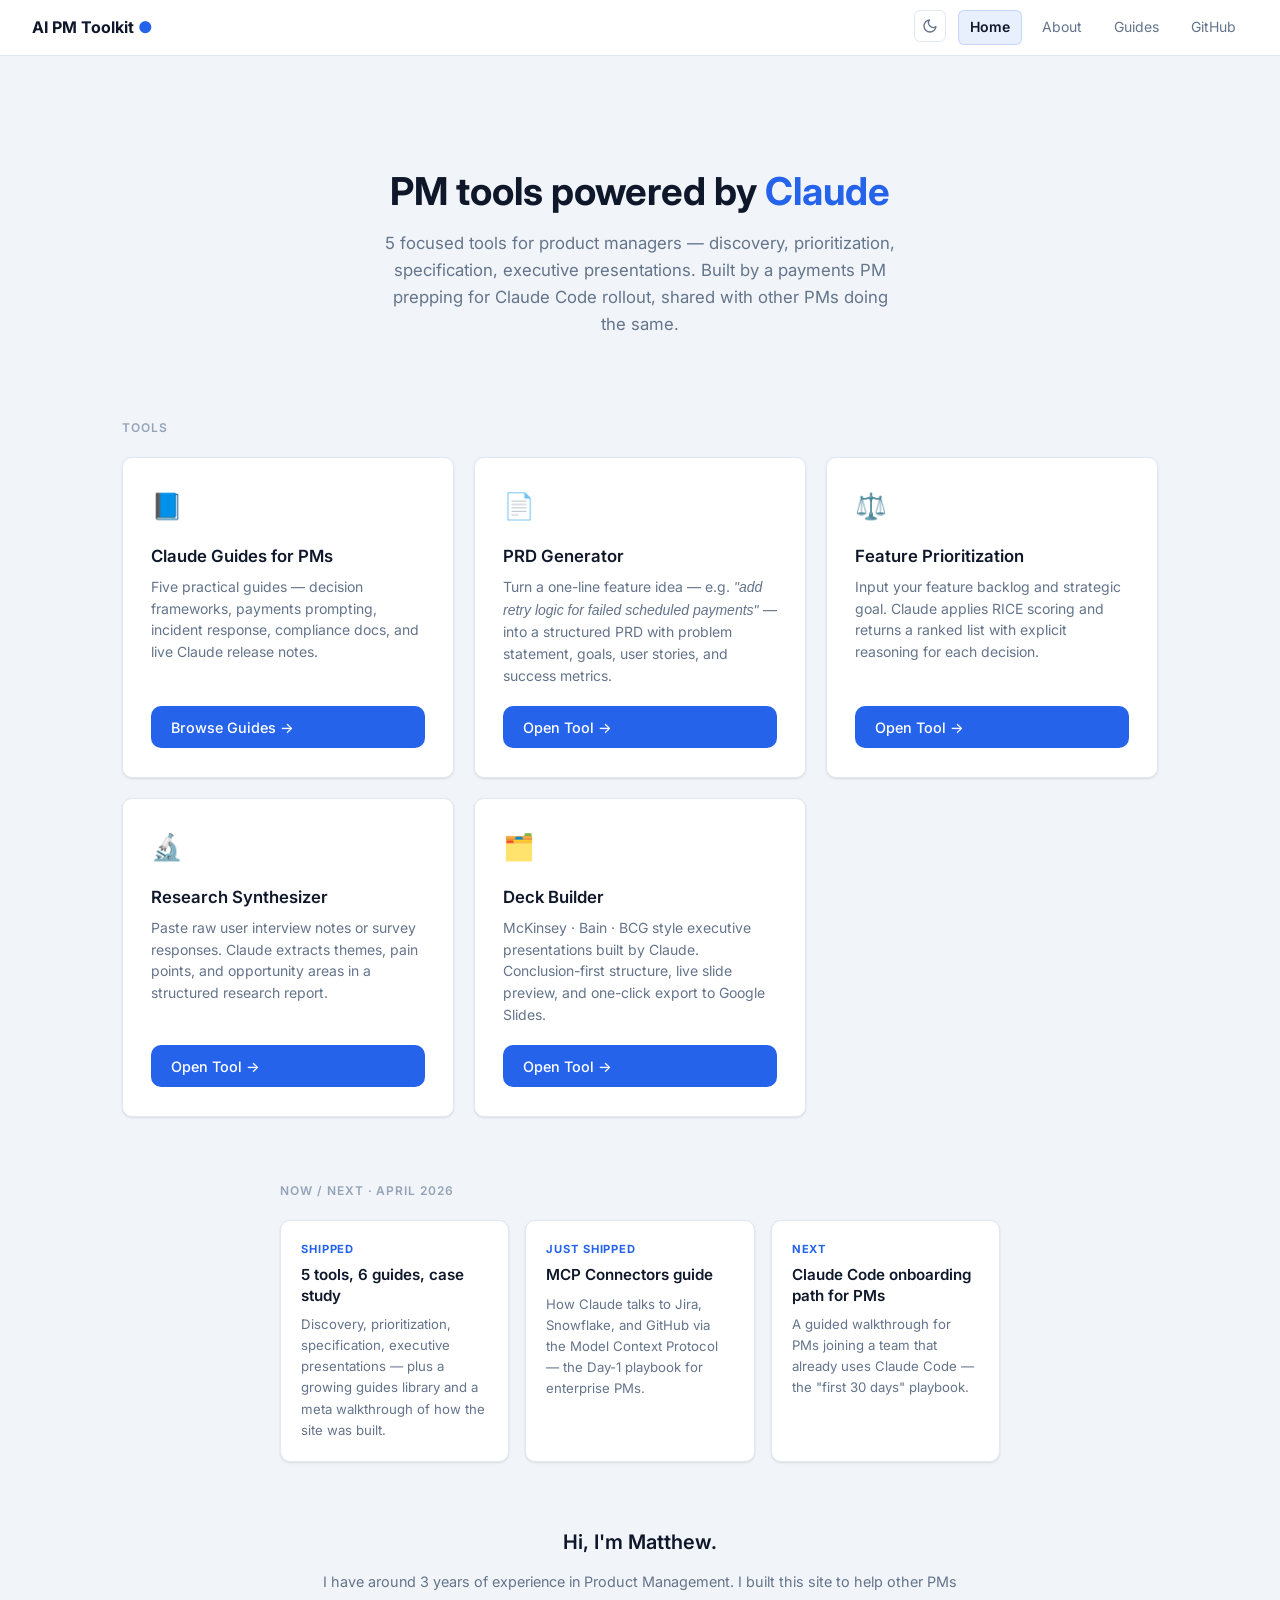
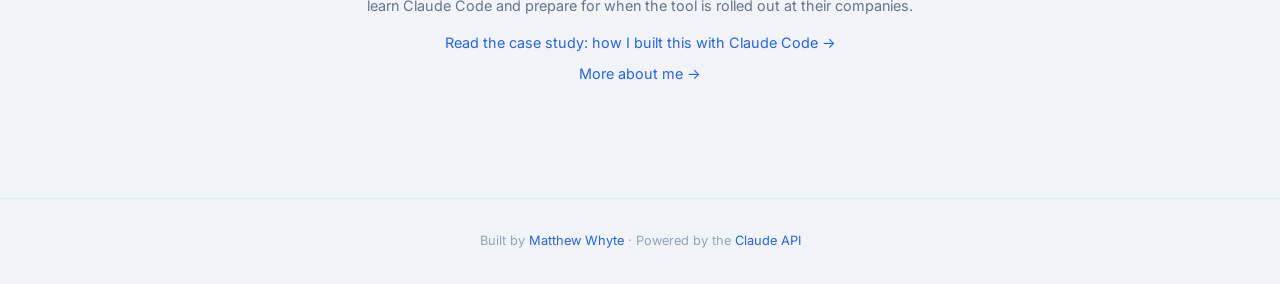
==== commit 503c1239: "Tier 2: animated counters, "thinking" loading state, example-output empty states Three polish featur" ====
--- a/index.html
+++ b/index.html
@@ -97,7 +97,7 @@
       <div class="roadmap-grid">
         <div class="card roadmap-card">
           <p class="stage">Shipped</p>
-          <h3>5 tools, 7 guides, case study</h3>
+          <h3>5 tools, 6 guides, case study</h3>
           <p>Discovery, prioritization, specification, executive presentations — plus a growing guides library and a meta walkthrough of how the site was built.</p>
         </div>
         <div class="card roadmap-card">
--- a/styles/main.css
+++ b/styles/main.css
@@ -140,6 +140,203 @@
   color: var(--color-text-light);
 }
 
+/* ── Command palette (⌘K) ──────────────────────────────── */
+.cmdk-backdrop {
+  position: fixed;
+  inset: 0;
+  background: rgba(8, 10, 18, 0.55);
+  backdrop-filter: blur(6px);
+  -webkit-backdrop-filter: blur(6px);
+  display: none;
+  align-items: flex-start;
+  justify-content: center;
+  padding-top: 14vh;
+  padding-left: 1rem;
+  padding-right: 1rem;
+  z-index: 100;
+  opacity: 0;
+  transition: opacity 150ms ease;
+}
+.cmdk-backdrop.open { display: flex; opacity: 1; }
+.cmdk-panel {
+  width: min(560px, 100%);
+  max-height: 60vh;
+  background: var(--color-surface);
+  border: 1px solid var(--color-border);
+  border-radius: 12px;
+  box-shadow: 0 24px 60px rgba(0, 0, 0, 0.3), 0 4px 12px rgba(0, 0, 0, 0.15);
+  display: flex;
+  flex-direction: column;
+  overflow: hidden;
+  transform: translateY(-8px) scale(0.98);
+  transition: transform 200ms cubic-bezier(0.34, 1.56, 0.64, 1);
+}
+.cmdk-backdrop.open .cmdk-panel { transform: translateY(0) scale(1); }
+.cmdk-input {
+  width: 100%;
+  padding: 1rem 1.25rem;
+  border: none;
+  background: transparent;
+  font-size: 1rem;
+  font-family: inherit;
+  color: var(--color-text);
+  border-bottom: 1px solid var(--color-border);
+  outline: none;
+}
+.cmdk-input::placeholder { color: var(--color-text-light); }
+.cmdk-results { flex: 1; overflow-y: auto; padding: 0.4rem 0; }
+.cmdk-section {
+  font-size: 0.7rem;
+  font-weight: 600;
+  text-transform: uppercase;
+  letter-spacing: 0.06em;
+  color: var(--color-text-light);
+  padding: 0.5rem 1.25rem 0.35rem;
+}
+.cmdk-item {
+  display: flex;
+  align-items: center;
+  gap: 0.75rem;
+  padding: 0.55rem 1.25rem;
+  cursor: pointer;
+  font-size: 0.92rem;
+  color: var(--color-text);
+}
+.cmdk-item.selected { background: rgba(37, 99, 235, 0.1); }
+[data-theme="dark"] .cmdk-item.selected { background: rgba(96, 165, 250, 0.16); }
+.cmdk-icon { font-size: 1.05rem; flex-shrink: 0; width: 1.4rem; text-align: center; }
+.cmdk-name { flex: 1; }
+.cmdk-empty { padding: 1.5rem; text-align: center; color: var(--color-text-muted); font-size: 0.9rem; }
+.cmdk-footer {
+  display: flex;
+  gap: 1.25rem;
+  padding: 0.55rem 1.25rem;
+  border-top: 1px solid var(--color-border);
+  font-size: 0.72rem;
+  color: var(--color-text-light);
+  flex-wrap: wrap;
+}
+.cmdk-footer kbd, .shortcut-row kbd {
+  font-family: ui-monospace, SFMono-Regular, Menlo, monospace;
+  font-size: 0.7rem;
+  padding: 1px 5px;
+  background: var(--color-bg);
+  border: 1px solid var(--color-border);
+  border-radius: 4px;
+  color: var(--color-text-muted);
+  margin-right: 0.15rem;
+}
+
+/* ── Keyboard shortcuts overlay (?) ────────────────────── */
+.shortcuts-backdrop {
+  position: fixed;
+  inset: 0;
+  background: rgba(8, 10, 18, 0.55);
+  backdrop-filter: blur(6px);
+  -webkit-backdrop-filter: blur(6px);
+  display: none;
+  align-items: center;
+  justify-content: center;
+  padding: 1rem;
+  z-index: 100;
+  opacity: 0;
+  transition: opacity 150ms ease;
+}
+.shortcuts-backdrop.open { display: flex; opacity: 1; }
+.shortcuts-panel {
+  background: var(--color-surface);
+  border: 1px solid var(--color-border);
+  border-radius: 12px;
+  box-shadow: 0 24px 60px rgba(0, 0, 0, 0.3), 0 4px 12px rgba(0, 0, 0, 0.15);
+  padding: 1.5rem 1.75rem;
+  width: min(440px, 100%);
+  transform: scale(0.96);
+  transition: transform 200ms cubic-bezier(0.34, 1.56, 0.64, 1);
+}
+.shortcuts-backdrop.open .shortcuts-panel { transform: scale(1); }
+.shortcuts-panel h3 { font-size: 1rem; font-weight: 700; margin-bottom: 0.25rem; color: var(--color-text); }
+.shortcuts-panel .shortcuts-sub { font-size: 0.8rem; color: var(--color-text-muted); margin-bottom: 1rem; }
+.shortcut-row {
+  display: flex;
+  justify-content: space-between;
+  align-items: center;
+  font-size: 0.875rem;
+  color: var(--color-text);
+  padding: 0.55rem 0;
+  border-bottom: 1px solid var(--color-border);
+}
+.shortcut-row:last-child { border-bottom: none; }
+.shortcut-row .keys { display: inline-flex; align-items: center; gap: 0.15rem; }
+.shortcut-row kbd { margin-right: 0; }
+
+/* ── "Claude is thinking…" indicator ──────────────────── */
+.thinking-indicator {
+  display: flex;
+  align-items: center;
+  gap: 0.6rem;
+  padding: 1.5rem;
+  color: var(--color-text-muted);
+  font-size: 0.95rem;
+}
+.thinking-dots { display: inline-flex; gap: 4px; align-items: center; }
+.thinking-dots span {
+  width: 6px;
+  height: 6px;
+  border-radius: 50%;
+  background: var(--color-accent);
+  animation: thinking-bounce 1.4s infinite ease-in-out;
+}
+.thinking-dots span:nth-child(2) { animation-delay: 0.18s; }
+.thinking-dots span:nth-child(3) { animation-delay: 0.36s; }
+@keyframes thinking-bounce {
+  0%, 80%, 100% { transform: scale(0.55); opacity: 0.45; }
+  40% { transform: scale(1); opacity: 1; }
+}
+.thinking-word {
+  display: inline-block;
+  min-width: 5.5rem;
+  transition: opacity 180ms ease;
+}
+
+/* ── Empty-state example preview ──────────────────────── */
+.example-preview {
+  position: relative;
+  padding: 1.5rem;
+}
+.example-preview .example-label {
+  display: block;
+  text-align: center;
+  font-size: 0.7rem;
+  font-weight: 600;
+  text-transform: uppercase;
+  letter-spacing: 0.07em;
+  color: var(--color-text-light);
+  padding-bottom: 0.75rem;
+  margin-bottom: 1rem;
+  border-bottom: 1px dashed var(--color-border);
+}
+.example-preview .example-body {
+  opacity: 0.5;
+  font-size: 0.9rem;
+  line-height: 1.6;
+  color: var(--color-text);
+  max-height: 380px;
+  overflow: hidden;
+  position: relative;
+  user-select: none;
+}
+.example-preview .example-body::after {
+  content: "";
+  position: absolute;
+  inset: 70% 0 0 0;
+  background: linear-gradient(180deg, transparent, var(--color-surface));
+  pointer-events: none;
+}
+.example-preview .example-body h2 { font-size: 0.95rem; font-weight: 700; margin: 0.75rem 0 0.4rem; }
+.example-preview .example-body h3 { font-size: 0.875rem; font-weight: 600; margin: 0.6rem 0 0.3rem; }
+.example-preview .example-body ul { padding-left: 1.25rem; margin: 0.4rem 0 0.6rem; }
+.example-preview .example-body p { margin-bottom: 0.6rem; }
+
 main { max-width: 1100px; margin: 0 auto; padding: 3rem 2rem; }
 
 footer {
